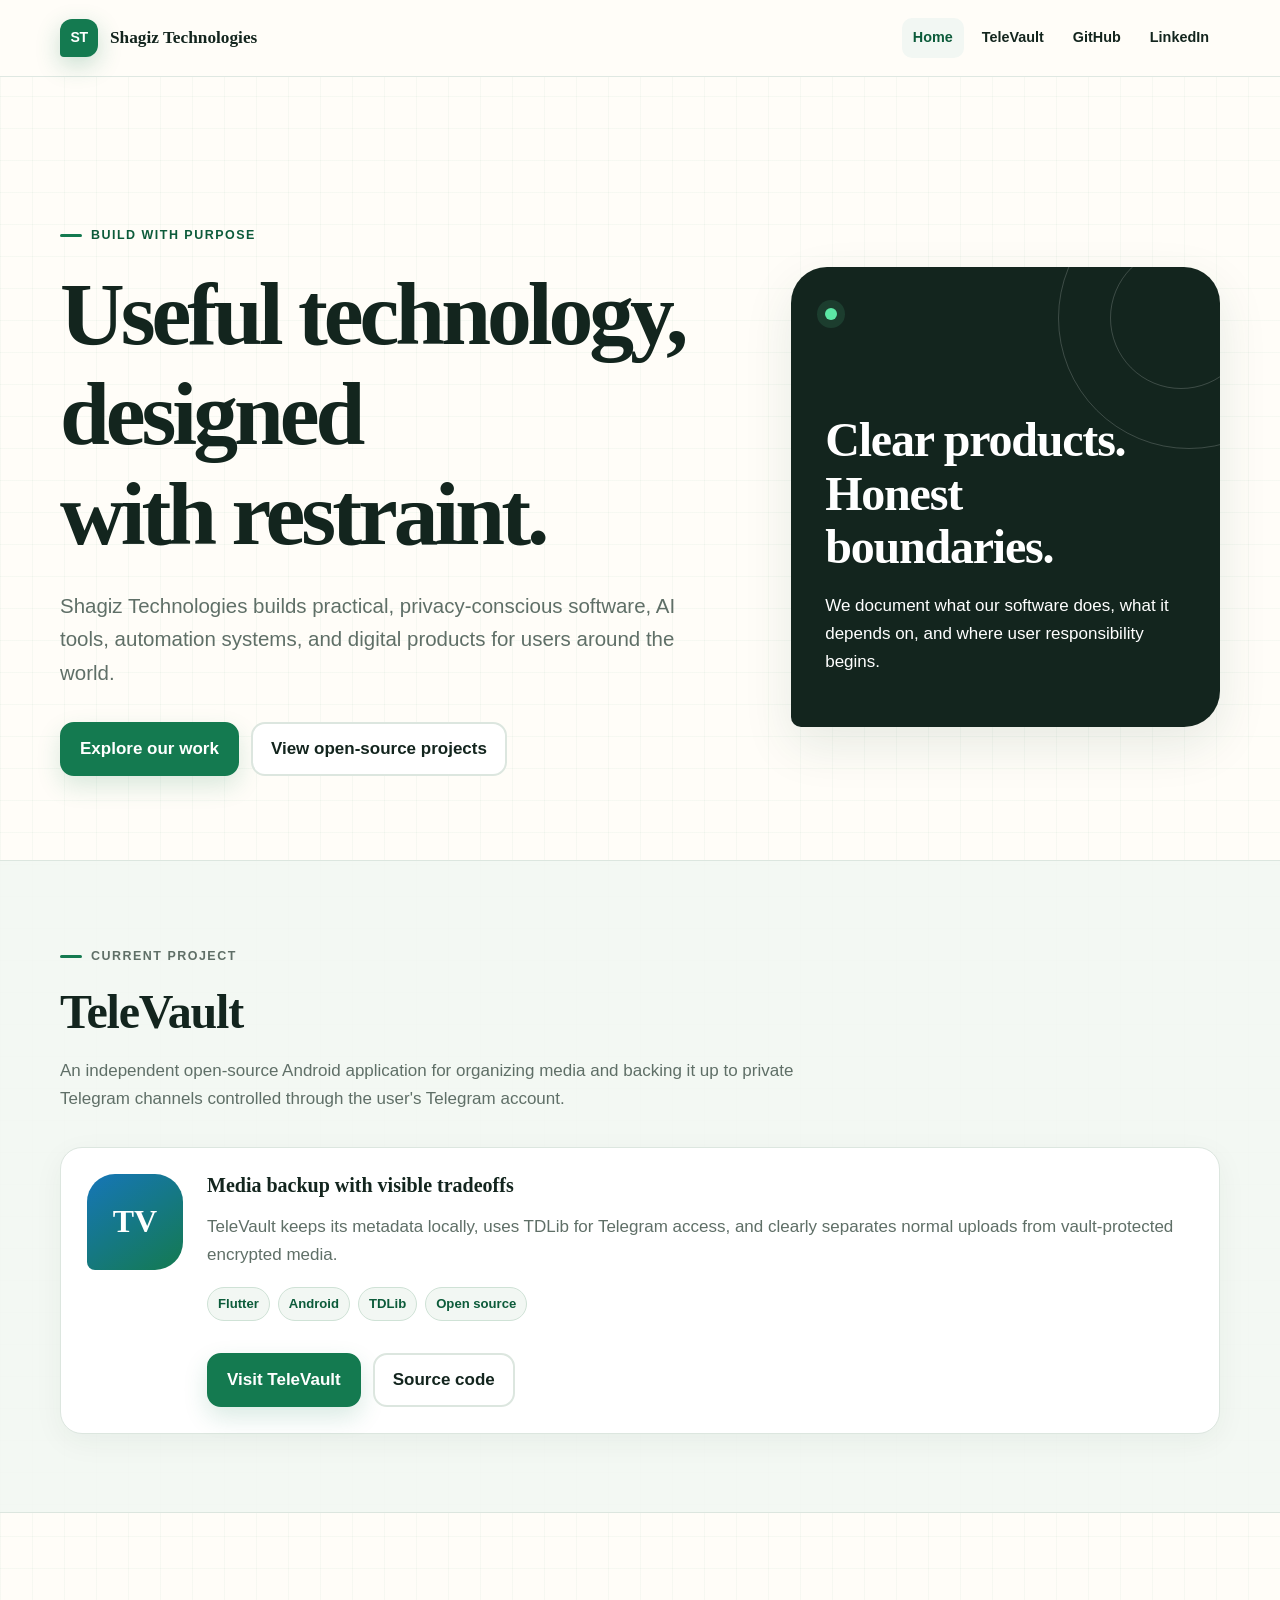
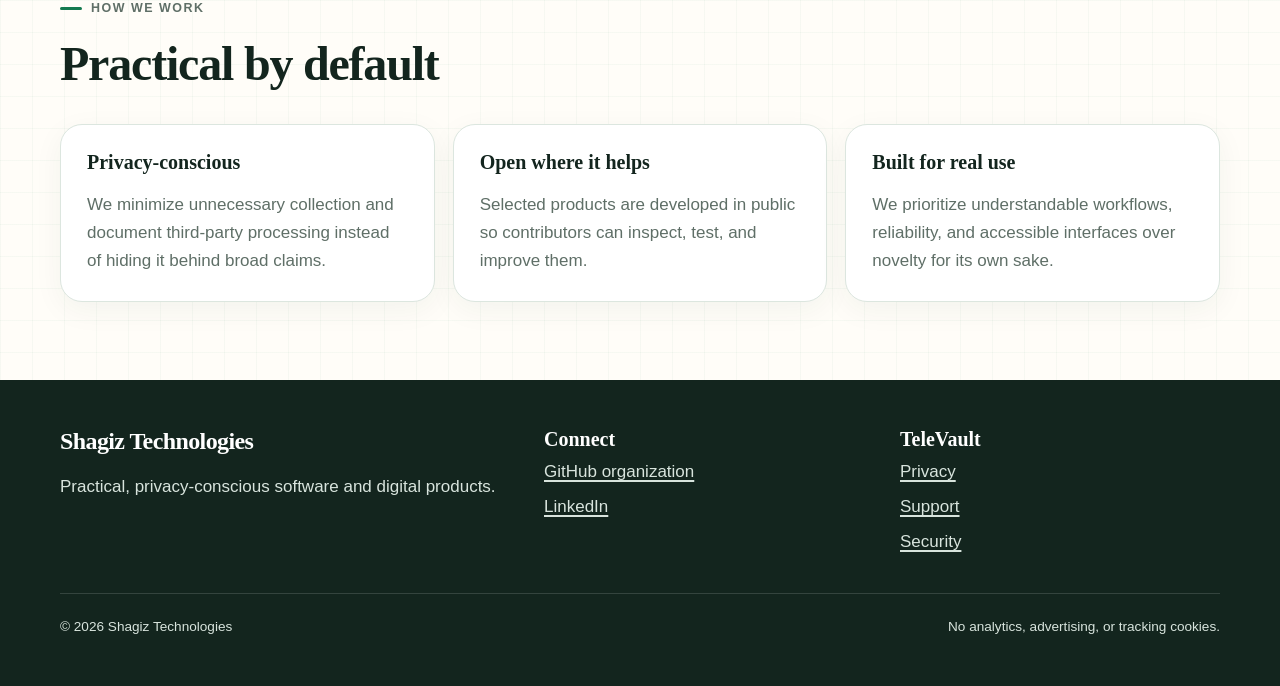
==== index.html @ 8af13877 "Create Shagiz Technologies website and TeleVault legal center" ====
<!doctype html>
<html lang="en">
<head>
  <meta charset="utf-8">
  <meta name="viewport" content="width=device-width, initial-scale=1">
  <meta name="description" content="Shagiz Technologies builds practical, privacy-conscious software, AI tools, automation systems, and digital products.">
  <link rel="canonical" href="https://shagiz-technologies.github.io/">
  <link rel="stylesheet" href="/assets/css/site.css">
  <title>Shagiz Technologies | Practical, privacy-conscious software</title>
</head>
<body>
  <a class="skip-link" href="#main">Skip to content</a>
  <header class="site-header">
    <div class="nav-shell">
      <a class="brand" href="/" aria-label="Shagiz Technologies home">
        <span class="brand-mark" aria-hidden="true">ST</span>
        <span>Shagiz Technologies</span>
      </a>
      <button class="nav-toggle" type="button" aria-expanded="false" aria-controls="site-navigation" data-nav-toggle>
        <span aria-hidden="true">Menu</span>
      </button>
      <nav class="site-nav" id="site-navigation" aria-label="Primary" data-navigation data-open="false">
        <a href="/" aria-current="page">Home</a>
        <a href="/tele-vault/">TeleVault</a>
        <a href="https://github.com/Shagiz-Technologies">GitHub</a>
        <a href="https://www.linkedin.com/company/shagiz-technologies">LinkedIn</a>
      </nav>
    </div>
  </header>

  <main id="main">
    <section class="hero">
      <div class="shell hero-grid">
        <div>
          <p class="eyebrow">Build with purpose</p>
          <h1>Useful technology, designed with restraint.</h1>
          <p class="lede">Shagiz Technologies builds practical, privacy-conscious software, AI tools, automation systems, and digital products for users around the world.</p>
          <div class="actions">
            <a class="button" href="#projects">Explore our work</a>
            <a class="button secondary" href="https://github.com/Shagiz-Technologies">View open-source projects</a>
          </div>
        </div>
        <aside class="signal-card" aria-label="Our product principles">
          <span class="signal-dot" aria-hidden="true"></span>
          <h2>Clear products. Honest boundaries.</h2>
          <p>We document what our software does, what it depends on, and where user responsibility begins.</p>
        </aside>
      </div>
    </section>

    <section class="section tint" id="projects">
      <div class="shell">
        <div class="section-heading">
          <p class="eyebrow">Current project</p>
          <h2>TeleVault</h2>
          <p>An independent open-source Android application for organizing media and backing it up to private Telegram channels controlled through the user's Telegram account.</p>
        </div>
        <article class="card product-card">
          <div class="product-icon" aria-hidden="true">TV</div>
          <div>
            <h3>Media backup with visible tradeoffs</h3>
            <p>TeleVault keeps its metadata locally, uses TDLib for Telegram access, and clearly separates normal uploads from vault-protected encrypted media.</p>
            <ul class="tag-list" aria-label="TeleVault technologies">
              <li>Flutter</li>
              <li>Android</li>
              <li>TDLib</li>
              <li>Open source</li>
            </ul>
            <div class="actions">
              <a class="button" href="/tele-vault/">Visit TeleVault</a>
              <a class="button secondary" href="https://github.com/Shagiz-Technologies/televault">Source code</a>
            </div>
          </div>
        </article>
      </div>
    </section>

    <section class="section">
      <div class="shell">
        <div class="section-heading">
          <p class="eyebrow">How we work</p>
          <h2>Practical by default</h2>
        </div>
        <div class="card-grid">
          <article class="card">
            <h3>Privacy-conscious</h3>
            <p>We minimize unnecessary collection and document third-party processing instead of hiding it behind broad claims.</p>
          </article>
          <article class="card">
            <h3>Open where it helps</h3>
            <p>Selected products are developed in public so contributors can inspect, test, and improve them.</p>
          </article>
          <article class="card">
            <h3>Built for real use</h3>
            <p>We prioritize understandable workflows, reliability, and accessible interfaces over novelty for its own sake.</p>
          </article>
        </div>
      </div>
    </section>
  </main>

  <footer class="site-footer">
    <div class="shell">
      <div class="footer-grid">
        <div>
          <h2>Shagiz Technologies</h2>
          <p>Practical, privacy-conscious software and digital products.</p>
        </div>
        <div>
          <h3>Connect</h3>
          <ul class="footer-links">
            <li><a href="https://github.com/Shagiz-Technologies">GitHub organization</a></li>
            <li><a href="https://www.linkedin.com/company/shagiz-technologies">LinkedIn</a></li>
          </ul>
        </div>
        <div>
          <h3>TeleVault</h3>
          <ul class="footer-links">
            <li><a href="/tele-vault/privacy-policy.html">Privacy</a></li>
            <li><a href="/tele-vault/support.html">Support</a></li>
            <li><a href="/tele-vault/security.html">Security</a></li>
          </ul>
        </div>
      </div>
      <div class="footer-bottom">
        <span>&copy; <span data-current-year>2026</span> Shagiz Technologies</span>
        <span>No analytics, advertising, or tracking cookies.</span>
      </div>
    </div>
  </footer>
  <script src="/assets/js/site.js" defer></script>
</body>
</html>
---- assets/css/site.css ----
:root {
  --ink: #13251e;
  --muted: #5f6f67;
  --line: #dce6df;
  --paper: #fffdf8;
  --surface: #ffffff;
  --surface-alt: #f2f7f3;
  --green: #147a50;
  --green-dark: #0c5b3a;
  --blue: #1676b8;
  --amber: #b46114;
  --danger: #a33131;
  --shadow: 0 18px 50px rgba(24, 66, 47, 0.1);
  --radius: 22px;
  --content: 1160px;
}

* {
  box-sizing: border-box;
}

html {
  scroll-behavior: smooth;
}

body {
  margin: 0;
  min-width: 280px;
  color: var(--ink);
  background:
    linear-gradient(rgba(20, 122, 80, 0.035) 1px, transparent 1px),
    linear-gradient(90deg, rgba(20, 122, 80, 0.035) 1px, transparent 1px),
    var(--paper);
  background-size: 32px 32px;
  font-family: "Trebuchet MS", "Segoe UI", sans-serif;
  font-size: 17px;
  line-height: 1.65;
}

a {
  color: var(--green-dark);
  text-decoration-thickness: 0.09em;
  text-underline-offset: 0.18em;
}

a:hover {
  color: var(--blue);
}

a:focus-visible,
button:focus-visible {
  outline: 3px solid var(--blue);
  outline-offset: 4px;
  border-radius: 4px;
}

img,
svg {
  max-width: 100%;
}

.skip-link {
  position: fixed;
  z-index: 100;
  top: 10px;
  left: 10px;
  padding: 10px 14px;
  color: #fff;
  background: var(--ink);
  border-radius: 8px;
  transform: translateY(-160%);
}

.skip-link:focus {
  transform: translateY(0);
}

.site-header {
  position: sticky;
  z-index: 20;
  top: 0;
  border-bottom: 1px solid rgba(220, 230, 223, 0.9);
  background: rgba(255, 253, 248, 0.94);
  backdrop-filter: blur(14px);
}

.nav-shell {
  width: min(calc(100% - 32px), var(--content));
  min-height: 76px;
  margin: 0 auto;
  display: flex;
  align-items: center;
  justify-content: space-between;
  gap: 24px;
}

.brand {
  display: inline-flex;
  align-items: center;
  gap: 12px;
  color: var(--ink);
  font-family: Georgia, "Times New Roman", serif;
  font-size: 1.08rem;
  font-weight: 700;
  text-decoration: none;
}

.brand-mark {
  width: 38px;
  height: 38px;
  display: grid;
  place-items: center;
  color: #fff;
  background: var(--green);
  border-radius: 12px 12px 12px 4px;
  box-shadow: 0 8px 24px rgba(20, 122, 80, 0.24);
  font-family: "Trebuchet MS", sans-serif;
  font-size: 0.88rem;
  letter-spacing: -0.04em;
}

.nav-toggle {
  display: none;
  min-width: 44px;
  min-height: 44px;
  color: var(--ink);
  background: var(--surface);
  border: 1px solid var(--line);
  border-radius: 12px;
  font: inherit;
  cursor: pointer;
}

.site-nav {
  display: flex;
  align-items: center;
  gap: 7px;
}

.site-nav a {
  padding: 8px 11px;
  color: var(--ink);
  border-radius: 10px;
  font-size: 0.9rem;
  font-weight: 700;
  text-decoration: none;
}

.site-nav a:hover,
.site-nav a[aria-current="page"] {
  color: var(--green-dark);
  background: var(--surface-alt);
}

main {
  min-height: 65vh;
}

.shell {
  width: min(calc(100% - 32px), var(--content));
  margin-inline: auto;
}

.hero {
  padding: clamp(72px, 11vw, 144px) 0 84px;
}

.hero-grid {
  display: grid;
  grid-template-columns: minmax(0, 1.2fr) minmax(280px, 0.8fr);
  gap: clamp(32px, 7vw, 88px);
  align-items: center;
}

.eyebrow {
  display: inline-flex;
  align-items: center;
  gap: 9px;
  margin: 0 0 18px;
  color: var(--green-dark);
  font-size: 0.78rem;
  font-weight: 800;
  letter-spacing: 0.12em;
  text-transform: uppercase;
}

.eyebrow::before {
  width: 22px;
  height: 3px;
  content: "";
  background: var(--green);
  border-radius: 99px;
}

h1,
h2,
h3 {
  color: var(--ink);
  font-family: Georgia, "Times New Roman", serif;
  line-height: 1.12;
  text-wrap: balance;
}

h1 {
  max-width: 900px;
  margin: 0;
  font-size: clamp(2.45rem, 7vw, 5.6rem);
  letter-spacing: -0.045em;
}

h2 {
  margin: 0 0 18px;
  font-size: clamp(1.8rem, 4vw, 3rem);
  letter-spacing: -0.025em;
}

h3 {
  margin: 0 0 8px;
  font-size: 1.25rem;
}

.lede {
  max-width: 740px;
  margin: 24px 0 0;
  color: var(--muted);
  font-size: clamp(1.05rem, 2vw, 1.28rem);
}

.actions {
  display: flex;
  flex-wrap: wrap;
  gap: 12px;
  margin-top: 32px;
}

.button {
  min-height: 48px;
  padding: 11px 18px;
  display: inline-flex;
  align-items: center;
  justify-content: center;
  gap: 8px;
  color: #fff;
  background: var(--green);
  border: 2px solid var(--green);
  border-radius: 14px;
  font-weight: 800;
  text-decoration: none;
  box-shadow: 0 10px 24px rgba(20, 122, 80, 0.16);
}

.button:hover {
  color: #fff;
  background: var(--green-dark);
  border-color: var(--green-dark);
}

.button.secondary {
  color: var(--ink);
  background: var(--surface);
  border-color: var(--line);
  box-shadow: none;
}

.button.secondary:hover {
  color: var(--green-dark);
  border-color: var(--green);
}

.signal-card {
  position: relative;
  min-height: 340px;
  padding: 34px;
  overflow: hidden;
  color: #fff;
  background: var(--ink);
  border-radius: 36px 36px 36px 10px;
  box-shadow: var(--shadow);
}

.signal-card::before,
.signal-card::after {
  position: absolute;
  content: "";
  border: 1px solid rgba(255, 255, 255, 0.18);
  border-radius: 50%;
}

.signal-card::before {
  width: 260px;
  height: 260px;
  right: -100px;
  top: -80px;
}

.signal-card::after {
  width: 140px;
  height: 140px;
  right: -32px;
  top: -20px;
}

.signal-card h2,
.signal-card p {
  position: relative;
  z-index: 1;
  color: inherit;
}

.signal-card h2 {
  margin-top: 84px;
}

.signal-dot {
  width: 12px;
  height: 12px;
  display: inline-block;
  background: #5ce6a4;
  border-radius: 50%;
  box-shadow: 0 0 0 8px rgba(92, 230, 164, 0.12);
}

.section {
  padding: 78px 0;
}

.section.tint {
  background: rgba(242, 247, 243, 0.88);
  border-block: 1px solid var(--line);
}

.section-heading {
  max-width: 760px;
  margin-bottom: 34px;
}

.section-heading p {
  color: var(--muted);
}

.card-grid {
  display: grid;
  grid-template-columns: repeat(3, minmax(0, 1fr));
  gap: 18px;
}

.card {
  padding: 26px;
  background: var(--surface);
  border: 1px solid var(--line);
  border-radius: var(--radius);
  box-shadow: 0 8px 30px rgba(24, 66, 47, 0.05);
}

.card p {
  margin-bottom: 0;
  color: var(--muted);
}

.product-card {
  display: grid;
  grid-template-columns: 96px minmax(0, 1fr);
  gap: 24px;
  align-items: start;
}

.product-icon {
  width: 96px;
  height: 96px;
  display: grid;
  place-items: center;
  color: #fff;
  background: linear-gradient(145deg, var(--blue), var(--green));
  border-radius: 28px 28px 28px 8px;
  font-family: Georgia, serif;
  font-size: 2rem;
  font-weight: 700;
}

.tag-list {
  display: flex;
  flex-wrap: wrap;
  gap: 8px;
  margin: 18px 0 0;
  padding: 0;
  list-style: none;
}

.tag-list li {
  padding: 5px 10px;
  color: var(--green-dark);
  background: var(--surface-alt);
  border: 1px solid #cfe2d6;
  border-radius: 999px;
  font-size: 0.82rem;
  font-weight: 700;
}

.legal-hero {
  padding: 70px 0 42px;
  border-bottom: 1px solid var(--line);
}

.legal-hero h1 {
  max-width: 850px;
  font-size: clamp(2.25rem, 6vw, 4.5rem);
}

.legal-layout {
  display: grid;
  grid-template-columns: 230px minmax(0, 760px);
  gap: 52px;
  align-items: start;
  padding: 48px 0 88px;
}

.legal-nav {
  position: sticky;
  top: 100px;
  padding: 18px;
  background: var(--surface);
  border: 1px solid var(--line);
  border-radius: 16px;
}

.legal-nav strong {
  display: block;
  margin-bottom: 8px;
  font-size: 0.82rem;
  text-transform: uppercase;
  letter-spacing: 0.08em;
}

.legal-nav a {
  padding: 6px 0;
  display: block;
  color: var(--muted);
  font-size: 0.9rem;
}

.prose {
  min-width: 0;
}

.prose h2 {
  margin-top: 52px;
  padding-top: 6px;
  font-size: 1.75rem;
}

.prose h2:first-child {
  margin-top: 0;
}

.prose h3 {
  margin-top: 30px;
}

.prose p,
.prose li {
  color: #34473e;
}

.prose li + li {
  margin-top: 8px;
}

.notice,
.warning,
.blocker {
  margin: 24px 0;
  padding: 18px 20px;
  border-radius: 14px;
}

.notice {
  background: #eef7fd;
  border-left: 5px solid var(--blue);
}

.warning {
  background: #fff5e9;
  border-left: 5px solid var(--amber);
}

.blocker {
  color: #6d1f1f;
  background: #fff0f0;
  border: 2px solid #e7b4b4;
}

.blocker code {
  font-weight: 800;
  overflow-wrap: anywhere;
}

.fact-list {
  padding: 0;
  list-style: none;
}

.fact-list li {
  position: relative;
  padding: 12px 0 12px 30px;
  border-bottom: 1px solid var(--line);
}

.fact-list li::before {
  position: absolute;
  left: 2px;
  top: 17px;
  width: 12px;
  height: 12px;
  content: "";
  background: var(--green);
  border-radius: 50% 50% 50% 2px;
}

.site-footer {
  padding: 48px 0;
  color: #d8e4dd;
  background: var(--ink);
}

.footer-grid {
  display: grid;
  grid-template-columns: 1.4fr repeat(2, 1fr);
  gap: 36px;
}

.site-footer h2,
.site-footer h3 {
  color: #fff;
}

.site-footer h2 {
  font-size: 1.5rem;
}

.site-footer a {
  color: #d8e4dd;
}

.footer-links {
  margin: 0;
  padding: 0;
  list-style: none;
}

.footer-links li + li {
  margin-top: 7px;
}

.footer-bottom {
  margin-top: 36px;
  padding-top: 22px;
  display: flex;
  justify-content: space-between;
  gap: 20px;
  border-top: 1px solid rgba(255, 255, 255, 0.14);
  font-size: 0.85rem;
}

.muted {
  color: var(--muted);
}

.visually-hidden {
  position: absolute;
  width: 1px;
  height: 1px;
  padding: 0;
  overflow: hidden;
  clip: rect(0, 0, 0, 0);
  white-space: nowrap;
  border: 0;
}

@media (max-width: 900px) {
  .hero-grid,
  .legal-layout {
    grid-template-columns: 1fr;
  }

  .legal-nav {
    position: static;
    display: grid;
    grid-template-columns: repeat(2, minmax(0, 1fr));
    gap: 4px 18px;
  }

  .legal-nav strong {
    grid-column: 1 / -1;
  }

  .card-grid {
    grid-template-columns: 1fr 1fr;
  }

  .footer-grid {
    grid-template-columns: 1fr 1fr;
  }

  .footer-grid > :first-child {
    grid-column: 1 / -1;
  }
}

@media (max-width: 720px) {
  body {
    font-size: 16px;
  }

  .nav-toggle {
    display: inline-grid;
    place-items: center;
  }

  .site-nav {
    position: absolute;
    top: calc(100% + 1px);
    right: 16px;
    left: 16px;
    padding: 12px;
    display: none;
    align-items: stretch;
    background: var(--surface);
    border: 1px solid var(--line);
    border-radius: 16px;
    box-shadow: var(--shadow);
  }

  .site-nav[data-open="true"] {
    display: grid;
  }

  .site-nav a {
    padding: 11px 12px;
  }

  .hero {
    padding-top: 58px;
  }

  .signal-card {
    min-height: 280px;
  }

  .card-grid,
  .footer-grid,
  .product-card {
    grid-template-columns: 1fr;
  }

  .product-icon {
    width: 74px;
    height: 74px;
    border-radius: 21px 21px 21px 7px;
  }

  .legal-nav {
    grid-template-columns: 1fr;
  }

  .footer-grid > :first-child {
    grid-column: auto;
  }

  .footer-bottom {
    flex-direction: column;
  }
}

@media (prefers-reduced-motion: reduce) {
  html {
    scroll-behavior: auto;
  }

  *,
  *::before,
  *::after {
    scroll-behavior: auto !important;
    transition-duration: 0.01ms !important;
    animation-duration: 0.01ms !important;
    animation-iteration-count: 1 !important;
  }
}

@media print {
  .site-header,
  .site-footer,
  .legal-nav,
  .actions {
    display: none;
  }

  body {
    color: #000;
    background: #fff;
    font-size: 12pt;
  }

  .legal-layout {
    display: block;
  }
}
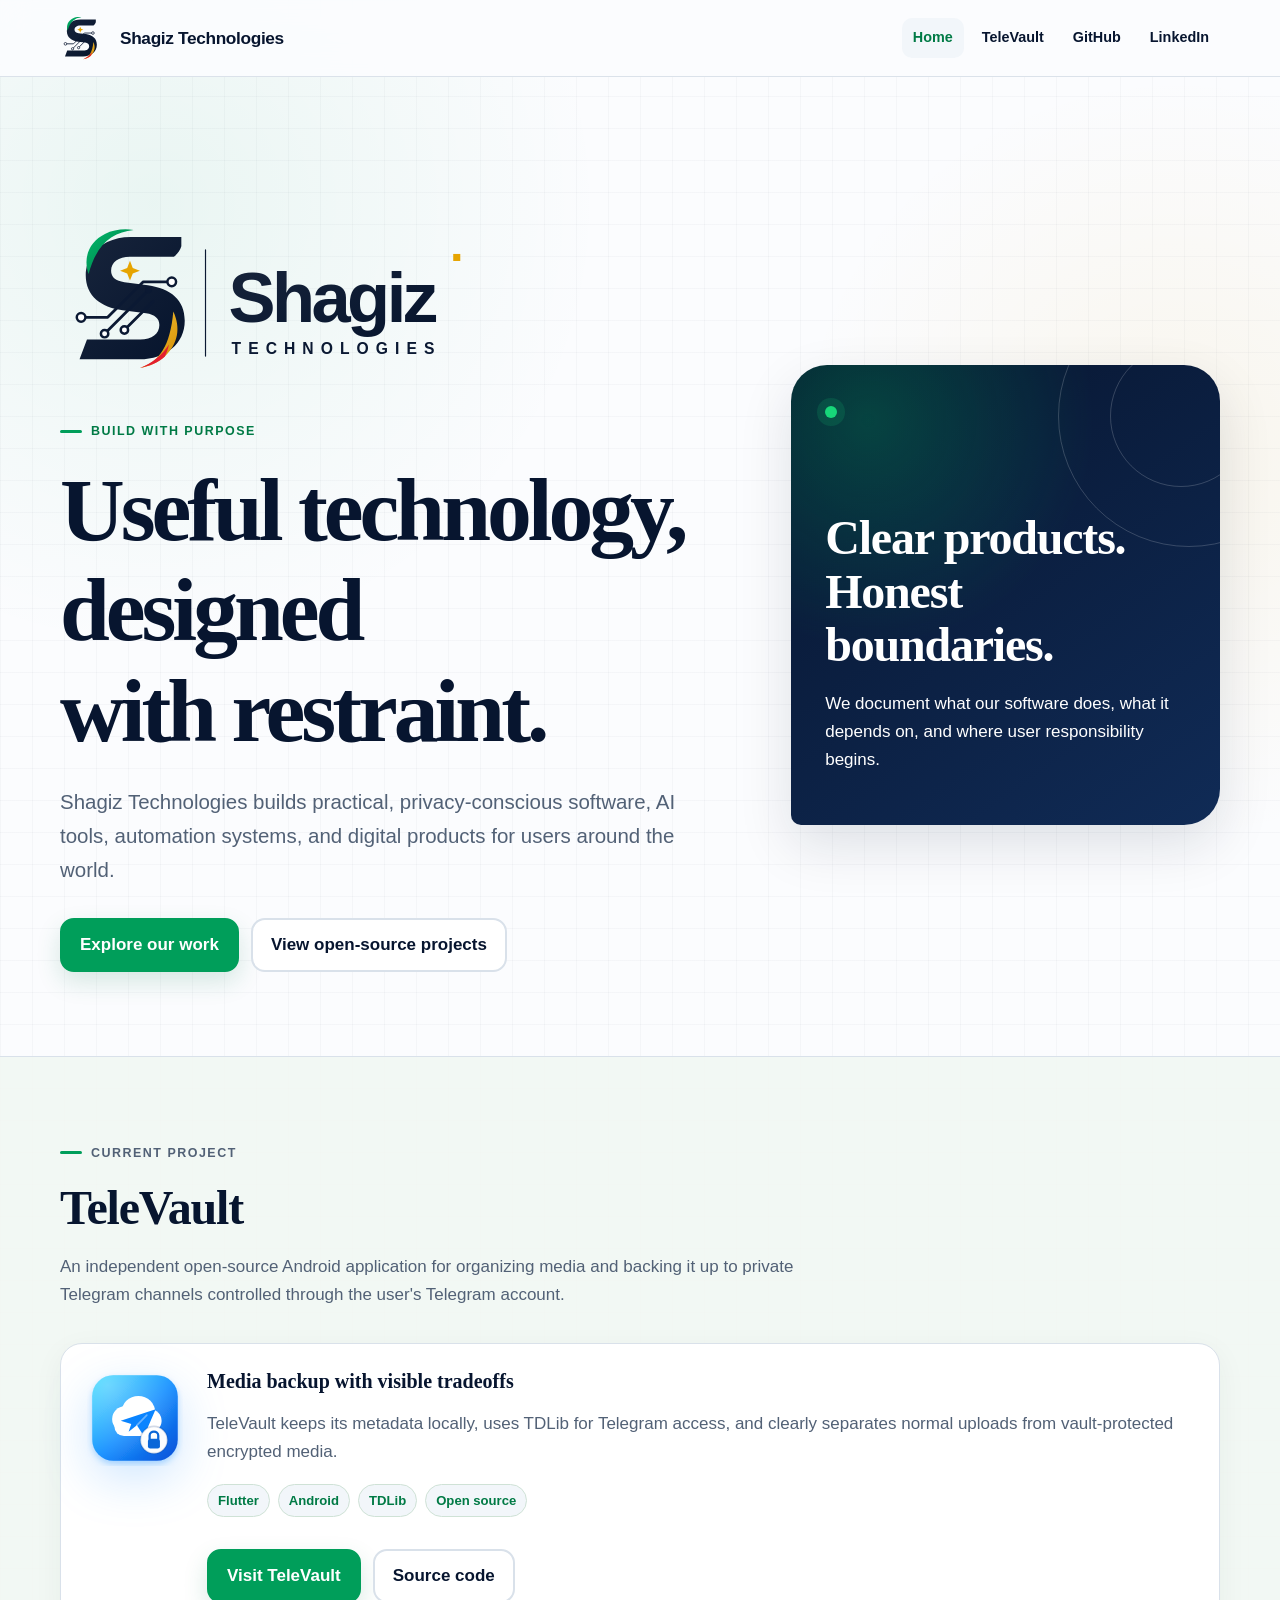
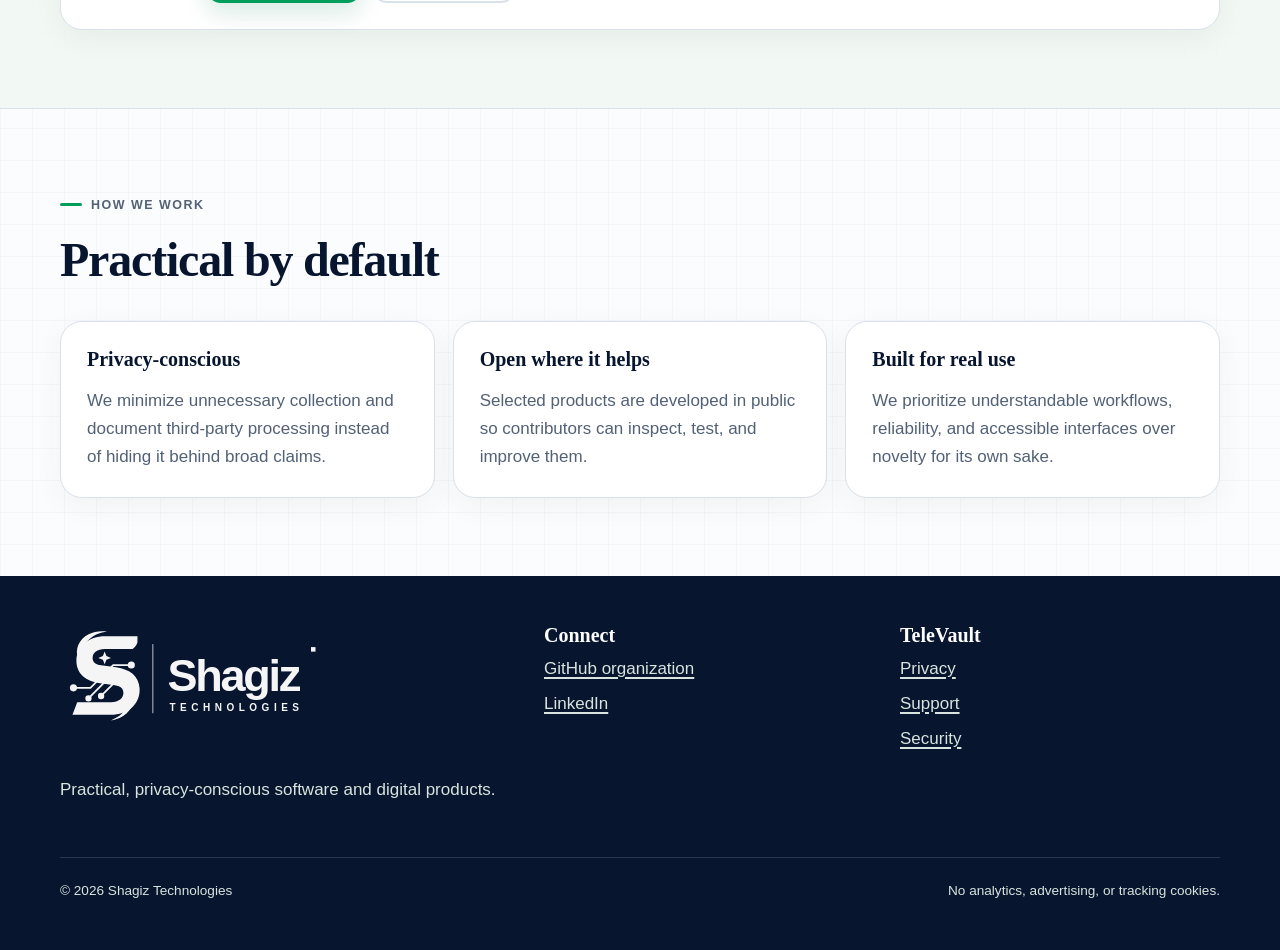
==== commit 18a74b57: "Apply Shagiz branding to homepage" ====
--- a/index.html
+++ b/index.html
@@ -6,9 +6,12 @@
   <meta name="description" content="Shagiz Technologies builds practical, privacy-conscious software, AI tools, automation systems, and digital products.">
   <link rel="canonical" href="https://shagiz-technologies.github.io/">
   <link rel="stylesheet" href="/assets/css/site.css">
+  <link rel="stylesheet" href="/assets/css/brand-overrides.css">
+  <link rel="icon" type="image/svg+xml" href="/assets/brand/shagiz-mark.svg">
+  <meta name="theme-color" content="#07152F">
   <title>Shagiz Technologies | Practical, privacy-conscious software</title>
 </head>
-<body>
+<body class="shagiz-theme">
   <a class="skip-link" href="#main">Skip to content</a>
   <header class="site-header">
     <div class="nav-shell">
@@ -32,6 +35,7 @@
     <section class="hero">
       <div class="shell hero-grid">
         <div>
+          <img class="hero-brand-lockup" src="/assets/brand/shagiz-technologies-logo.svg" alt="Shagiz Technologies">
           <p class="eyebrow">Build with purpose</p>
           <h1>Useful technology, designed with restraint.</h1>
           <p class="lede">Shagiz Technologies builds practical, privacy-conscious software, AI tools, automation systems, and digital products for users around the world.</p>
@@ -56,7 +60,9 @@
           <p>An independent open-source Android application for organizing media and backing it up to private Telegram channels controlled through the user's Telegram account.</p>
         </div>
         <article class="card product-card">
-          <div class="product-icon" aria-hidden="true">TV</div>
+          <div class="product-icon product-icon-image">
+            <img src="/assets/brand/televault-mark.svg" alt="" aria-hidden="true">
+          </div>
           <div>
             <h3>Media backup with visible tradeoffs</h3>
             <p>TeleVault keeps its metadata locally, uses TDLib for Telegram access, and clearly separates normal uploads from vault-protected encrypted media.</p>
@@ -103,7 +109,7 @@
     <div class="shell">
       <div class="footer-grid">
         <div>
-          <h2>Shagiz Technologies</h2>
+          <img class="footer-brand-lockup" src="/assets/brand/shagiz-technologies-logo.svg" alt="Shagiz Technologies">
           <p>Practical, privacy-conscious software and digital products.</p>
         </div>
         <div>
@@ -131,4 +137,3 @@
   <script src="/assets/js/site.js" defer></script>
 </body>
 </html>
-
--- a/assets/css/site.css
+++ b/assets/css/site.css
@@ -704,4 +704,3 @@
     display: block;
   }
 }
-
--- a/assets/css/brand-overrides.css
+++ b/assets/css/brand-overrides.css
@@ -0,0 +1,237 @@
+/* Brand layer generated from the approved Shagiz logo and TeleVault's in-repo logo painter. */
+
+:root {
+  --ink: #07152f;
+  --muted: #526176;
+  --line: #d9e1ea;
+  --paper: #fbfcfe;
+  --surface: #ffffff;
+  --surface-alt: #f2f6fa;
+  --green: #009e5a;
+  --green-dark: #007a45;
+  --blue: #163e78;
+  --amber: #d99a00;
+  --danger: #bb2635;
+  --shadow: 0 20px 54px rgba(7, 21, 47, 0.12);
+}
+
+body {
+  background:
+    radial-gradient(circle at 12% 8%, rgba(0, 158, 90, 0.07), transparent 28rem),
+    radial-gradient(circle at 92% 18%, rgba(217, 154, 0, 0.07), transparent 24rem),
+    linear-gradient(rgba(7, 21, 47, 0.028) 1px, transparent 1px),
+    linear-gradient(90deg, rgba(7, 21, 47, 0.028) 1px, transparent 1px),
+    var(--paper);
+  background-size: auto, auto, 32px 32px, 32px 32px, auto;
+}
+
+.site-header {
+  border-bottom-color: rgba(217, 225, 234, 0.92);
+  background: rgba(251, 252, 254, 0.93);
+}
+
+.brand {
+  color: #07152f;
+  font-family: "Segoe UI", Arial, sans-serif;
+  letter-spacing: -0.02em;
+}
+
+.brand-mark {
+  width: 48px;
+  height: 48px;
+  flex: 0 0 48px;
+  color: transparent;
+  background: url("/assets/brand/shagiz-mark.svg") center / contain no-repeat;
+  border-radius: 0;
+  box-shadow: none;
+  overflow: hidden;
+  text-indent: -9999px;
+}
+
+.hero-brand-lockup {
+  width: min(100%, 470px);
+  height: auto;
+  margin: 0 0 28px;
+  display: block;
+}
+
+.footer-brand-lockup {
+  width: min(100%, 300px);
+  height: auto;
+  margin: 0 0 18px;
+  filter: brightness(0) invert(1);
+  opacity: 0.96;
+}
+
+.product-icon.product-icon-image {
+  padding: 0;
+  overflow: visible;
+  background: transparent;
+  border-radius: 0;
+  box-shadow: none;
+}
+
+.product-icon.product-icon-image img {
+  width: 96px;
+  height: 96px;
+  display: block;
+  filter: drop-shadow(0 16px 24px rgba(10, 132, 255, 0.2));
+}
+
+.signal-card {
+  background:
+    radial-gradient(circle at 18% 12%, rgba(0, 158, 90, 0.32), transparent 42%),
+    linear-gradient(145deg, #07152f, #102b56);
+}
+
+.signal-dot {
+  background: #17d679;
+  box-shadow: 0 0 0 8px rgba(23, 214, 121, 0.14);
+}
+
+body.televault-theme {
+  --ink: #052d72;
+  --muted: #496785;
+  --line: #cfe3f7;
+  --paper: #f7fbff;
+  --surface: #ffffff;
+  --surface-alt: #eaf5ff;
+  --green: #0a84ff;
+  --green-dark: #0a66d8;
+  --blue: #20d6ff;
+  --amber: #148fff;
+  --danger: #b52f4d;
+  --shadow: 0 20px 58px rgba(10, 102, 216, 0.15);
+  background:
+    radial-gradient(circle at 14% 7%, rgba(32, 214, 255, 0.15), transparent 30rem),
+    radial-gradient(circle at 88% 12%, rgba(10, 132, 255, 0.12), transparent 30rem),
+    linear-gradient(rgba(10, 132, 255, 0.035) 1px, transparent 1px),
+    linear-gradient(90deg, rgba(10, 132, 255, 0.035) 1px, transparent 1px),
+    var(--paper);
+  background-size: auto, auto, 32px 32px, 32px 32px, auto;
+}
+
+.televault-theme .site-header {
+  border-bottom-color: rgba(207, 227, 247, 0.94);
+  background: rgba(247, 251, 255, 0.94);
+}
+
+.televault-theme .site-nav a:hover,
+.televault-theme .site-nav a[aria-current="page"] {
+  color: #0a66d8;
+  background: #eaf5ff;
+}
+
+.televault-theme .button {
+  background: #0a84ff;
+  border-color: #0a84ff;
+  box-shadow: 0 12px 28px rgba(10, 132, 255, 0.23);
+}
+
+.televault-theme .button:hover {
+  background: #0a66d8;
+  border-color: #0a66d8;
+}
+
+.televault-theme .button.secondary {
+  color: #052d72;
+  background: #fff;
+  border-color: #cfe3f7;
+  box-shadow: none;
+}
+
+.televault-theme .signal-card {
+  background:
+    radial-gradient(circle at 18% 8%, rgba(255, 255, 255, 0.26), transparent 36%),
+    linear-gradient(145deg, #20d6ff 0%, #148fff 48%, #0b4fd7 100%);
+}
+
+.televault-theme .signal-dot {
+  background: #fff;
+  box-shadow: 0 0 0 8px rgba(255, 255, 255, 0.18);
+}
+
+.televault-theme .section.tint {
+  background: rgba(234, 245, 255, 0.88);
+  border-color: #cfe3f7;
+}
+
+.televault-theme .tag-list li {
+  color: #0a66d8;
+  background: #eaf5ff;
+  border-color: #c7e2fb;
+}
+
+.televault-theme .site-footer {
+  background: #052d72;
+}
+
+.televault-brand-lockup {
+  margin: 0 0 24px;
+  display: inline-flex;
+  align-items: center;
+  gap: 18px;
+}
+
+.televault-brand-lockup img {
+  width: 82px;
+  height: 82px;
+  flex: 0 0 82px;
+  filter: drop-shadow(0 18px 28px rgba(10, 132, 255, 0.24));
+}
+
+.televault-brand-lockup strong {
+  display: block;
+  color: #052d72;
+  font-family: "Segoe UI", Arial, sans-serif;
+  font-size: clamp(2rem, 5vw, 3.6rem);
+  line-height: 1;
+  letter-spacing: -0.055em;
+}
+
+.televault-brand-lockup span {
+  display: block;
+  margin-top: 6px;
+  color: #0a66d8;
+  font-size: 0.78rem;
+  font-weight: 800;
+  letter-spacing: 0.18em;
+  text-transform: uppercase;
+}
+
+.televault-theme .notice {
+  background: #eaf5ff;
+  border-left-color: #0a84ff;
+}
+
+.televault-theme .warning {
+  background: #eef8ff;
+  border-left-color: #148fff;
+}
+
+@media (max-width: 640px) {
+  .brand {
+    gap: 8px;
+    font-size: 0.96rem;
+  }
+
+  .brand-mark {
+    width: 42px;
+    height: 42px;
+    flex-basis: 42px;
+  }
+
+  .hero-brand-lockup {
+    width: min(100%, 360px);
+  }
+
+  .televault-brand-lockup img {
+    width: 64px;
+    height: 64px;
+    flex-basis: 64px;
+  }
+
+  .televault-brand-lockup strong {
+    font-size: 2.2rem;
+  }
+}
